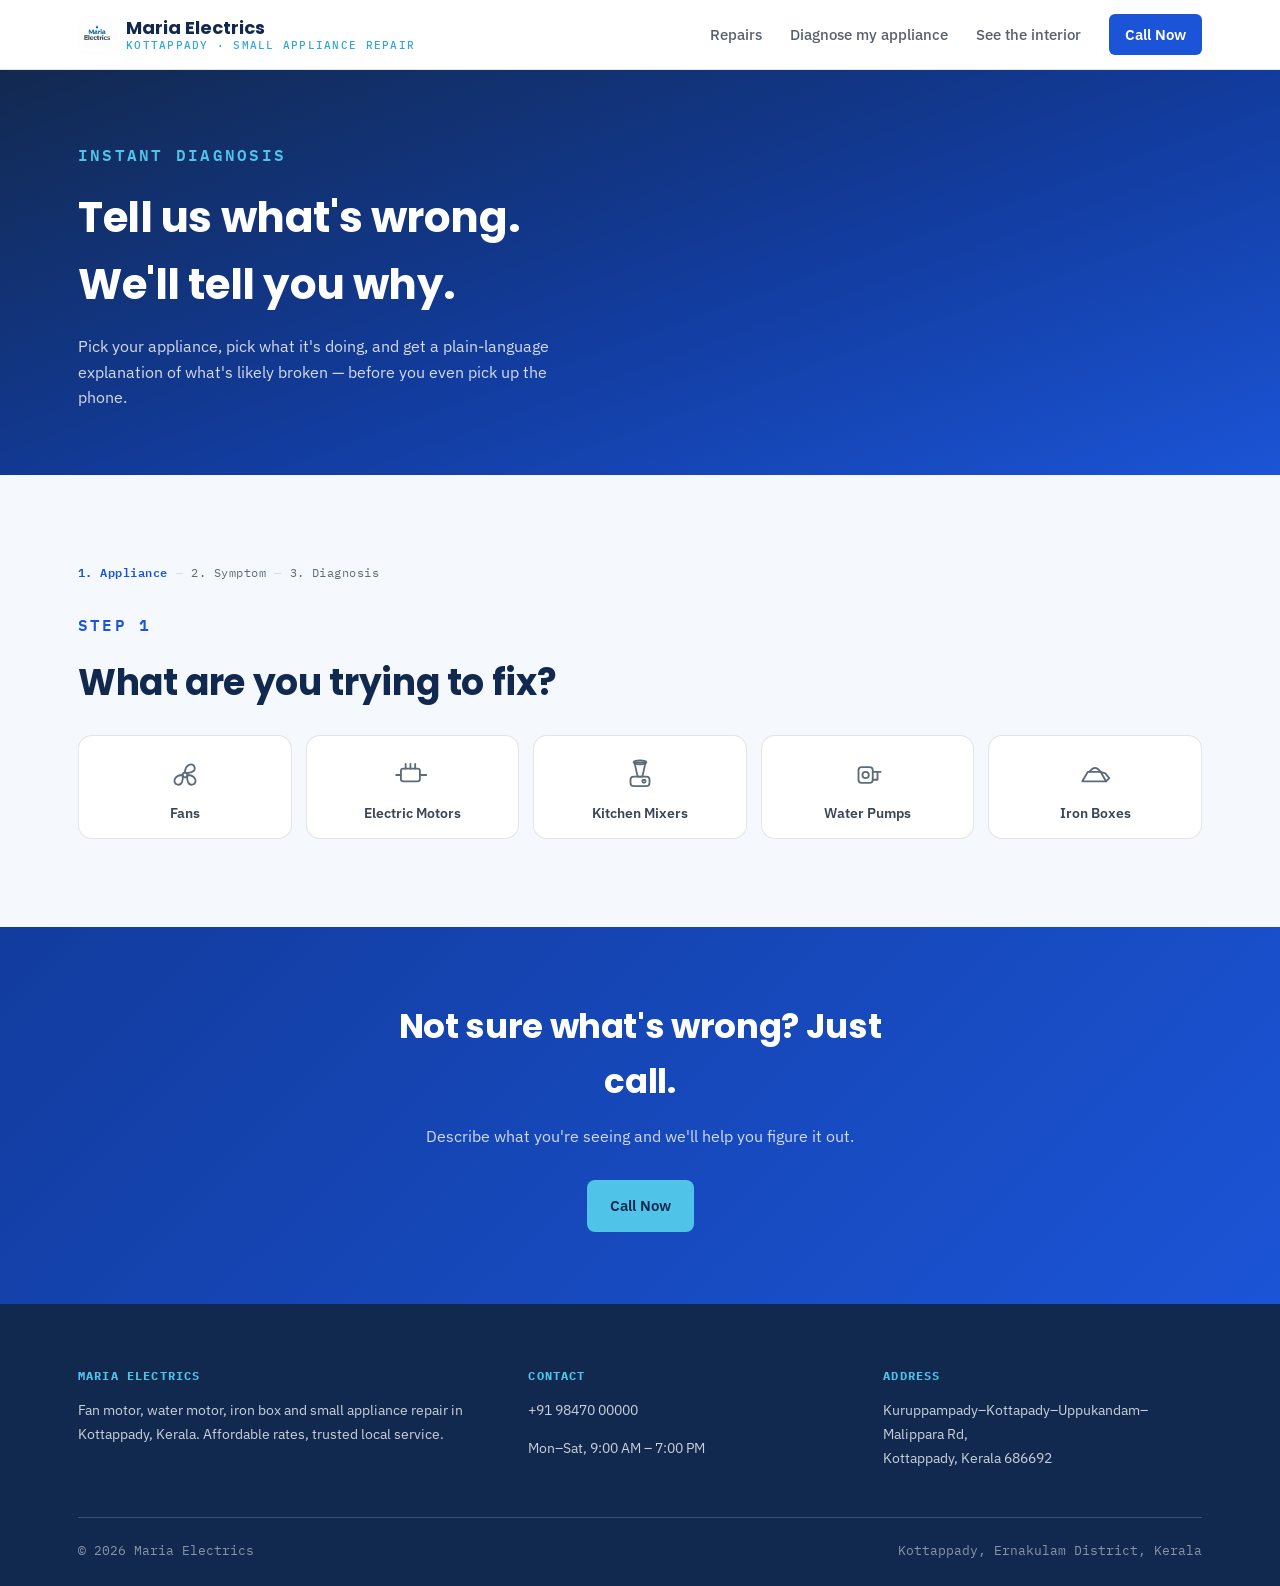
==== diagnose.html @ ad01c58a "Add files via upload" ====
<!DOCTYPE html>
<html lang="en">
<head>
<meta charset="UTF-8">
<meta name="viewport" content="width=device-width, initial-scale=1.0">
<title>Smart Appliance Diagnosis — Fan, Mixer, Iron Box &amp; More | Maria Electrics</title>
<meta name="description" content="Tell us the symptom — fan humming but not spinning, iron staying cold, mixer smoking — and get an instant plain-language diagnosis plus a one-tap repair booking. Maria Electrics, Kottappady.">
<link rel="icon" type="image/png" href="maria-electrics-logo.png">
<link rel="preconnect" href="https://fonts.googleapis.com">
<link rel="preconnect" href="https://fonts.gstatic.com" crossorigin>
<link href="https://fonts.googleapis.com/css2?family=Poppins:wght@500;600;700;800&family=IBM+Plex+Sans:wght@400;500;600&family=IBM+Plex+Mono:wght@500;600&display=swap" rel="stylesheet">
<link rel="stylesheet" href="styles.css">
</head>
<body>

<header>
  <div class="nav">
    <a href="index.html" class="brand">
      <span class="brand-mark"><img src="maria-electrics-logo.png" alt="Maria Electrics logo"></span>
      <span class="brand-text">Maria Electrics<span>Kottappady · Small Appliance Repair</span></span>
    </a>
    <nav class="links">
      <a href="index.html#services">Repairs</a>
      <a href="diagnose.html">Diagnose my appliance</a>
      <a href="inside-the-repair.html">See the interior</a>
      <a href="tel:+919847000000" class="nav-cta">Call Now</a>
    </nav>
  </div>
</header>

<main>

  <!-- PAGE HERO -->
  <section class="page-hero">
    <div class="wrap">
      <p class="eyebrow">Instant diagnosis</p>
      <h1>Tell us what's wrong. We'll tell you why.</h1>
      <p>Pick your appliance, pick what it's doing, and get a plain-language explanation of what's likely broken — before you even pick up the phone.</p>
    </div>
  </section>

  <!-- DIAGNOSTIC TOOL -->
  <section class="diag-section">
    <div class="wrap">

      <div class="diag-breadcrumb" id="breadcrumb">
        <span id="bc-1" class="done">1. Appliance</span>
        <span class="dash">—</span>
        <span id="bc-2">2. Symptom</span>
        <span class="dash">—</span>
        <span id="bc-3">3. Diagnosis</span>
      </div>

      <div class="section-head" style="margin-bottom:24px;">
        <p class="eyebrow">Step 1</p>
        <h2>What are you trying to fix?</h2>
      </div>

      <div class="appliance-grid" id="applianceGrid"></div>

      <div class="symptom-panel" id="symptomPanel" style="display:none;">
        <div class="section-head" style="margin-bottom:20px;">
          <p class="eyebrow">Step 2</p>
          <h2 id="symptomHeading">What's it doing?</h2>
        </div>
        <div class="symptom-list" id="symptomList"></div>
      </div>

      <div class="diagnosis-card" id="diagnosisCard" style="display:none;">
        <p class="eyebrow" style="color:var(--blue);">Step 3 — likely cause</p>
        <h3 id="diagTitle"></h3>
        <p class="cause" id="diagCause"></p>

        <div class="danger-banner" id="dangerBanner" style="display:none;">
          <span>⚠️</span>
          <div>
            <strong>This needs attention now</strong>
            <span id="dangerText"></span>
          </div>
        </div>

        <div class="cta-row diag-cta-row">
          <a class="btn btn-primary" id="bookBtn" href="tel:+919847000000">Book a Repair Now</a>
        </div>
      </div>

      <button class="diag-reset" id="resetBtn" style="display:none;">↺ Start over with a different appliance</button>

    </div>
  </section>

  <!-- CTA BANNER -->
  <section class="cta-banner">
    <div class="wrap">
      <h2>Not sure what's wrong? Just call.</h2>
      <p>Describe what you're seeing and we'll help you figure it out.</p>
      <div class="cta-row">
        <a class="btn btn-primary" href="tel:+919847000000">Call Now</a>
      </div>
    </div>
  </section>

</main>

<footer>
  <div class="wrap">
    <div class="foot-grid">
      <div>
        <h4>Maria Electrics</h4>
        <p>Fan motor, water motor, iron box and small appliance repair in Kottappady, Kerala. Affordable rates, trusted local service.</p>
      </div>
      <div>
        <h4>Contact</h4>
        <p><a href="tel:+919847000000">+91 98470 00000</a></p>
        <p>Mon–Sat, 9:00 AM – 7:00 PM</p>
      </div>
      <div>
        <h4>Address</h4>
        <p>Kuruppampady–Kottapady–Uppukandam–Malippara Rd,<br>Kottappady, Kerala 686692</p>
      </div>
    </div>
    <div class="foot-bottom">
      <span>© <span id="year"></span> Maria Electrics</span>
      <span>Kottappady, Ernakulam District, Kerala</span>
    </div>
  </div>
</footer>

<script>
  document.getElementById('year').textContent = new Date().getFullYear();

  var ICONS = {
    fan: '<svg viewBox="0 0 48 48" fill="none" stroke-width="2.3" stroke-linecap="round" stroke-linejoin="round"><circle cx="24" cy="24" r="3"/><path d="M24 21 C 24 10, 34 8, 36 14 C 38 20, 30 22, 24 21 Z"/><path d="M27 24 C 38 24, 40 34, 34 36 C 28 38, 26 30, 27 24 Z"/><path d="M21 24 C 10 24, 8 34, 14 36 C 20 38, 22 30, 21 24 Z"/></svg>',
    motor: '<svg viewBox="0 0 48 48" fill="none" stroke-width="2.3" stroke-linecap="round" stroke-linejoin="round"><rect x="10" y="16" width="24" height="16" rx="3"/><line x1="4" y1="24" x2="10" y2="24"/><line x1="34" y1="24" x2="42" y2="24"/><line x1="16" y1="16" x2="16" y2="10"/><line x1="22" y1="16" x2="22" y2="10"/><line x1="28" y1="16" x2="28" y2="10"/></svg>',
    mixer: '<svg viewBox="0 0 48 48" fill="none" stroke-width="2.3" stroke-linecap="round" stroke-linejoin="round"><path d="M17 8 H31 L27 26 H21 Z"/><ellipse cx="24" cy="8" rx="8" ry="2.4"/><rect x="12" y="26" width="24" height="12" rx="4"/><circle cx="29" cy="32" r="2"/></svg>',
    pump: '<svg viewBox="0 0 48 48" fill="none" stroke-width="2.3" stroke-linecap="round" stroke-linejoin="round"><rect x="12" y="14" width="18" height="20" rx="4"/><path d="M30 20 H40 M36 20 V30 H30"/><circle cx="21" cy="24" r="4"/></svg>',
    iron: '<svg viewBox="0 0 48 48" fill="none" stroke-width="2.3" stroke-linecap="round" stroke-linejoin="round"><path d="M8 32 H38 L31 20 H15 Z"/><path d="M38 32 L42 28 L37 22 L31 20"/><path d="M17 20 Q24 10 31 20"/></svg>'
  };

  var DATA = {
    fan: { label:"Fans", symptoms:[
      { q:"Fan is humming but won't spin", cause:"That hum usually means the motor is trying to start but can't. Most often it's a weak or dead capacitor, or a bearing that's seized up with dust and old grease.", danger:false },
      { q:"Fan spins slowly or wobbles badly", cause:"Worn-out bearings are the usual cause, sometimes combined with a bent blade throwing the whole assembly off balance.", danger:false },
      { q:"Fan smells hot or you see light smoke", cause:"The coil winding's insulation is likely breaking down from running too hot for too long.", danger:true, dangerNote:"Switch it off at the wall now — a heated winding is a fire risk." },
      { q:"Fan doesn't turn on at all", cause:"Could be a blown internal fuse, a broken wire inside the base, or a capacitor that's given up completely.", danger:false }
    ]},
    motor: { label:"Electric Motors", symptoms:[
      { q:"Motor hums but the shaft won't turn", cause:"A classic sign of a failing capacitor or a seized bearing — the motor is energised but physically can't get moving.", danger:false },
      { q:"Motor trips the fuse or MCB when switched on", cause:"Usually a short inside the winding, or the rotor is locked and pulling far more current than it should.", danger:true, dangerNote:"Don't keep resetting the switch — repeated tripping can damage your household wiring too." },
      { q:"Motor runs but overheats quickly", cause:"Often bearing friction or a developing winding fault making the motor work harder than it's designed to.", danger:false },
      { q:"Motor makes a grinding or screeching noise", cause:"Worn-out bearings are by far the most common cause of this noise.", danger:false }
    ]},
    mixer: { label:"Kitchen Mixers", symptoms:[
      { q:"Jar spins but doesn't grind properly", cause:"The blades have likely gone blunt, or the coupler gear linking the jar to the motor shaft is stripped.", danger:false },
      { q:"Motor runs but the jar doesn't turn", cause:"Almost always a worn or stripped coupler between the motor shaft and the jar base.", danger:false },
      { q:"Mixer is smoking or smells burnt", cause:"The motor's coil winding is overheating — usually from overloading the jar, or an electrical short developing inside.", danger:true, dangerNote:"Unplug it immediately and don't run it again until it's checked." },
      { q:"Mixer won't switch on at all", cause:"Could be a faulty switch, a damaged cord, or a blown internal fuse.", danger:false }
    ]},
    pump: { label:"Water Pumps", symptoms:[
      { q:"Pump hums but no water comes out", cause:"Often an airlock in the line, a seized impeller, or a capacitor too weak to get the motor started.", danger:false },
      { q:"Pump trips the main switch", cause:"Usually a short inside the winding, often caused by water having worked its way into the motor housing.", danger:true, dangerNote:"Keep it switched off until it's inspected — risk of electric shock." },
      { q:"Pump is noisy or vibrates heavily", cause:"Worn bearings or a damaged impeller are the usual culprits here.", danger:false },
      { q:"Pump runs but the flow is weak", cause:"Could be a partly blocked impeller, or a worn seal that's losing pressure.", danger:false }
    ]},
    iron: { label:"Iron Boxes", symptoms:[
      { q:"Iron stays cold even though the light is on", cause:"A classic sign of a blown thermal fuse or a broken heating element — power is reaching the iron, but not the heating coil.", danger:false },
      { q:"Iron overheats and won't regulate temperature", cause:"The thermostat has likely failed, so it's no longer cutting power once the set temperature is reached.", danger:true, dangerNote:"An iron that won't stop heating is a burn and fire risk — stop using it." },
      { q:"Iron trips the switch when plugged in", cause:"Usually a short inside the heating element or damaged internal wiring.", danger:false },
      { q:"Iron sparks at the plug or cord", cause:"Damaged cord insulation or a loose connection inside the plug is the most likely cause.", danger:true, dangerNote:"Stop using it immediately — this is a shock and fire hazard." }
    ]}
  };

  var applianceGrid = document.getElementById('applianceGrid');
  var symptomPanel = document.getElementById('symptomPanel');
  var symptomList = document.getElementById('symptomList');
  var symptomHeading = document.getElementById('symptomHeading');
  var diagnosisCard = document.getElementById('diagnosisCard');
  var diagTitle = document.getElementById('diagTitle');
  var diagCause = document.getElementById('diagCause');
  var dangerBanner = document.getElementById('dangerBanner');
  var dangerText = document.getElementById('dangerText');
  var resetBtn = document.getElementById('resetBtn');
  var bc2 = document.getElementById('bc-2');
  var bc3 = document.getElementById('bc-3');

  var state = { appliance:null, symptom:null };
  var PHONE = "+919847000000";

  Object.keys(DATA).forEach(function(key){
    var btn = document.createElement('button');
    btn.className = 'appliance-btn';
    btn.type = 'button';
    btn.innerHTML = ICONS[key] + '<span>' + DATA[key].label + '</span>';
    btn.addEventListener('click', function(){ selectAppliance(key); });
    btn.dataset.key = key;
    applianceGrid.appendChild(btn);
  });

  function selectAppliance(key){
    state.appliance = key;
    state.symptom = null;
    Array.from(applianceGrid.children).forEach(function(b){
      b.classList.toggle('active', b.dataset.key === key);
    });
    symptomHeading.textContent = "What's your " + DATA[key].label.toLowerCase().replace(/s$/, '') + " doing?";
    symptomList.innerHTML = '';
    DATA[key].symptoms.forEach(function(s, i){
      var sb = document.createElement('button');
      sb.className = 'symptom-btn';
      sb.type = 'button';
      sb.innerHTML = '<span>' + s.q + '</span><span class="arrow">→</span>';
      sb.addEventListener('click', function(){ selectSymptom(i, sb); });
      symptomList.appendChild(sb);
    });
    symptomPanel.style.display = '';
    diagnosisCard.style.display = 'none';
    resetBtn.style.display = '';
    bc2.className = 'done';
    bc3.className = '';
    symptomPanel.scrollIntoView({behavior:'smooth', block:'start'});
  }

  function selectSymptom(index, el){
    state.symptom = index;
    Array.from(symptomList.children).forEach(function(b){ b.classList.remove('active'); });
    el.classList.add('active');

    var s = DATA[state.appliance].symptoms[index];
    diagTitle.textContent = s.q;
    diagCause.textContent = s.cause;

    if (s.danger){
      dangerBanner.style.display = 'flex';
      dangerText.textContent = s.dangerNote || "Please stop using the appliance until it's checked.";
    } else {
      dangerBanner.style.display = 'none';
    }

    diagnosisCard.style.display = '';
    bc3.className = 'done';
    diagnosisCard.scrollIntoView({behavior:'smooth', block:'start'});
  }

  resetBtn.addEventListener('click', function(){
    state = { appliance:null, symptom:null };
    Array.from(applianceGrid.children).forEach(function(b){ b.classList.remove('active'); });
    symptomPanel.style.display = 'none';
    diagnosisCard.style.display = 'none';
    resetBtn.style.display = 'none';
    bc2.className = ''; bc3.className = '';
    document.getElementById('applianceGrid').scrollIntoView({behavior:'smooth', block:'start'});
  });
</script>

</body>
</html>
---- styles.css ----
:root{
    /* palette drawn from the Maria Electrics logo */
    --paper:#F5F8FC;
    --paper-dim:#E9EFF7;
    --ink:#3A4655;
    --ink-soft:#5C6B7A;
    --blue:#1B54D6;
    --blue-deep:#123C9E;
    --blue-ink:#12294F;
    --cyan:#4FC3E8;
    --cyan-deep:#2FA9D4;
    --cream:#FFFFFF;
    --line: rgba(58,70,85,0.14);
    --line-on-blue: rgba(255,255,255,0.18);
    --radius-tag: 4px 16px 4px 16px;
    --shadow-tag: 0 10px 24px rgba(18,41,79,0.14), 0 2px 6px rgba(18,41,79,0.08);
  }

  *{box-sizing:border-box;}
  html{scroll-behavior:smooth;}
  @media (prefers-reduced-motion: reduce){
    html{scroll-behavior:auto;}
    *{animation-duration:0.001ms !important; animation-iteration-count:1 !important; transition-duration:0.001ms !important;}
  }

  body{
    margin:0;
    background:var(--paper);
    color:var(--ink);
    font-family:'IBM Plex Sans', sans-serif;
    font-size:16px;
    line-height:1.6;
    -webkit-font-smoothing:antialiased;
  }

  h1,h2,h3{
    font-family:'Poppins', sans-serif;
    margin:0;
    color:var(--blue-ink);
    letter-spacing:-0.01em;
  }

  a{color:inherit;}
  img{max-width:100%; display:block;}

  .wrap{
    max-width:1180px;
    margin:0 auto;
    padding:0 28px;
  }

  .mono{
    font-family:'IBM Plex Mono', monospace;
    letter-spacing:0.04em;
  }

  .eyebrow{
    font-family:'IBM Plex Mono', monospace;
    text-transform:uppercase;
    font-size:12.5px;
    letter-spacing:0.14em;
    font-weight:600;
  }

  :focus-visible{
    outline:2.5px solid var(--cyan);
    outline-offset:3px;
  }

  /* ---------- NAV ---------- */
  header{
    position:sticky;
    top:0;
    z-index:50;
    background:var(--cream);
    border-bottom:1px solid var(--line);
  }
  .nav{
    display:flex;
    align-items:center;
    justify-content:space-between;
    padding:14px 28px;
    max-width:1180px;
    margin:0 auto;
  }
  .brand{
    display:flex;
    align-items:center;
    gap:10px;
    color:var(--blue-ink);
    text-decoration:none;
  }
  .brand-mark{
    width:38px; height:38px;
    border-radius:9px;
    flex-shrink:0;
    overflow:hidden;
    background:#fff;
    display:flex;align-items:center;justify-content:center;
  }
  .brand-mark img{width:100%; height:100%; object-fit:contain;}
  .brand-text{
    font-family:'Poppins', sans-serif;
    font-weight:700;
    font-size:18px;
    line-height:1.1;
  }
  .brand-text span{
    display:block;
    font-family:'IBM Plex Mono', monospace;
    font-weight:500;
    font-size:10.5px;
    letter-spacing:0.12em;
    color:var(--cyan-deep);
    text-transform:uppercase;
    margin-top:2px;
  }
  nav.links{
    display:flex;
    gap:28px;
    align-items:center;
  }
  nav.links a{
    text-decoration:none;
    color:var(--ink);
    font-size:14.5px;
    font-weight:500;
    opacity:0.85;
    transition:opacity 0.15s ease;
  }
  nav.links a:hover{opacity:1;}
  .nav-cta{
    background:var(--blue);
    color:#fff !important;
    padding:9px 16px;
    border-radius:6px;
    font-weight:600 !important;
    opacity:1 !important;
  }
  .nav-cta:hover{background:var(--blue-deep);}
  @media (max-width:760px){
    nav.links a:not(.nav-cta){display:none;}
  }

  /* ---------- HERO ---------- */
  .hero{
    background: linear-gradient(160deg, var(--blue-ink) 0%, var(--blue-deep) 55%, var(--blue) 100%);
    color:#fff;
    position:relative;
    overflow:hidden;
    padding:76px 0 96px;
  }
  .hero::before{
    content:"";
    position:absolute;
    inset:0;
    background-image:
      linear-gradient(var(--line-on-blue) 1px, transparent 1px),
      linear-gradient(90deg, var(--line-on-blue) 1px, transparent 1px);
    background-size:56px 56px;
    opacity:0.3;
    mask-image:radial-gradient(ellipse 80% 60% at 30% 20%, black, transparent 75%);
  }
  .hero-grid{
    position:relative;
    display:grid;
    grid-template-columns:1.1fr 0.9fr;
    gap:40px;
    align-items:center;
  }
  @media (max-width:900px){
    .hero-grid{grid-template-columns:1fr; text-align:left;}
    .hero-tag-wrap{margin-top:44px; justify-content:flex-start;}
  }
  .hero .eyebrow{color:var(--cyan);}
  .hero h1{
    font-size:clamp(32px, 4.8vw, 50px);
    line-height:1.1;
    margin:18px 0 22px;
    max-width:14ch;
    color:#fff;
  }
  .hero p.lede{
    font-size:17.5px;
    color:rgba(255,255,255,0.82);
    max-width:48ch;
    margin-bottom:32px;
  }
  .cta-row{
    display:flex;
    gap:14px;
    flex-wrap:wrap;
  }
  .btn{
    display:inline-flex;
    align-items:center;
    gap:8px;
    padding:13px 22px;
    border-radius:8px;
    font-weight:600;
    font-size:15px;
    text-decoration:none;
    border:1.5px solid transparent;
    transition:transform 0.15s ease, background 0.15s ease;
  }
  .btn:hover{transform:translateY(-1px);}
  .btn-primary{
    background:var(--cyan);
    color:var(--blue-ink);
  }
  .btn-primary:hover{background:#7ad4ee;}
  .btn-ghost{
    background:transparent;
    color:#fff;
    border-color:var(--line-on-blue);
  }
  .btn-ghost:hover{background:rgba(255,255,255,0.08);}

  /* hanging repair tag — signature element */
  .hero-tag-wrap{
    display:flex;
    justify-content:center;
    position:relative;
  }
  .hook{
    width:2px;
    height:64px;
    background:var(--line-on-blue);
    margin:0 auto;
  }
  .tag{
    position:relative;
    background:#fff;
    color:var(--ink);
    width:250px;
    border-radius:14px;
    box-shadow:var(--shadow-tag);
    padding:22px 20px 20px;
    transform-origin:top center;
    animation:sway 5.5s ease-in-out infinite;
  }
  @keyframes sway{
    0%,100%{transform:rotate(-2.5deg);}
    50%{transform:rotate(2.5deg);}
  }
  .tag-hole{
    position:absolute;
    top:-9px; left:50%;
    transform:translateX(-50%);
    width:16px; height:16px;
    border-radius:50%;
    background:var(--paper);
    border:3px solid var(--cyan-deep);
  }
  .tag-eyebrow{
    font-family:'IBM Plex Mono', monospace;
    font-size:11px;
    letter-spacing:0.1em;
    text-transform:uppercase;
    color:var(--blue);
    font-weight:600;
    border-bottom:1px dashed var(--line);
    padding-bottom:10px;
    margin-bottom:12px;
    display:flex;
    justify-content:space-between;
  }
  .tag-item{font-family:'Poppins',sans-serif; font-weight:700; font-size:19px; margin-bottom:4px; color:var(--blue-ink);}
  .tag-row{
    display:flex;
    justify-content:space-between;
    font-size:12.5px;
    color:var(--ink-soft);
    margin-top:10px;
    font-family:'IBM Plex Mono', monospace;
  }
  .tag-status{
    display:inline-block;
    margin-top:14px;
    background:#1E8A5A;
    color:#fff;
    font-size:11px;
    font-weight:600;
    letter-spacing:0.06em;
    padding:5px 10px;
    border-radius:5px;
    text-transform:uppercase;
    font-family:'IBM Plex Mono', monospace;
  }

  /* ---------- TRUST STRIP ---------- */
  .trust{
    background:var(--blue-ink);
    color:#fff;
    padding:16px 0;
    border-bottom:1px solid var(--line-on-blue);
  }
  .trust .wrap{
    display:flex;
    flex-wrap:wrap;
    gap:14px 40px;
    justify-content:center;
    font-family:'IBM Plex Mono', monospace;
    font-size:12.5px;
    letter-spacing:0.03em;
    color:rgba(255,255,255,0.78);
    text-align:center;
  }
  .trust strong{color:var(--cyan); font-weight:600;}

  /* ---------- SECTIONS GENERAL ---------- */
  section{padding:88px 0;}
  .section-head{
    max-width:640px;
    margin-bottom:48px;
  }
  .section-head .eyebrow{color:var(--blue);}
  .section-head h2{
    font-size:clamp(26px,3.4vw,36px);
    margin-top:12px;
  }
  .section-head p{
    color:var(--ink-soft);
    margin-top:12px;
    font-size:16px;
    max-width:56ch;
  }

  /* ---------- SERVICES (tag grid) ---------- */
  .services{background:var(--paper);}
  .service-grid{
    display:grid;
    grid-template-columns:repeat(3, 1fr);
    gap:22px 20px;
  }
  @media (max-width:900px){.service-grid{grid-template-columns:repeat(2,1fr);}}
  @media (max-width:560px){.service-grid{grid-template-columns:1fr;}}

  .svc{
    background:#fff;
    border-radius:14px;
    padding:24px 20px 20px;
    position:relative;
    box-shadow:0 4px 14px rgba(18,41,79,0.06);
    border:1px solid var(--line);
  }
  .svc-hole{
    position:absolute;
    top:14px; right:16px;
    width:11px;height:11px;
    border-radius:50%;
    border:2.5px solid var(--cyan);
    background:var(--paper);
  }
  .svc h3{
    font-size:18px;
    padding-right:20px;
  }
  .svc p{
    color:var(--ink-soft);
    font-size:14px;
    margin:8px 0 0;
  }
  .svc-no{
    font-family:'IBM Plex Mono', monospace;
    font-size:11.5px;
    color:var(--blue);
    letter-spacing:0.08em;
  }

  /* ---------- PROCESS ---------- */
  .process{background:var(--blue-ink); color:#fff;}
  .process .section-head .eyebrow{color:var(--cyan);}
  .process .section-head p{color:rgba(255,255,255,0.75);}
  .steps{
    display:grid;
    grid-template-columns:repeat(4,1fr);
    gap:0;
    border-top:1px solid var(--line-on-blue);
  }
  @media (max-width:900px){.steps{grid-template-columns:1fr 1fr;}}
  @media (max-width:560px){.steps{grid-template-columns:1fr;}}
  .step{
    padding:26px 22px 26px 0;
    border-right:1px solid var(--line-on-blue);
  }
  .steps .step:last-child{border-right:none;}
  .step-no{
    font-family:'IBM Plex Mono', monospace;
    color:var(--cyan);
    font-size:13px;
    font-weight:600;
  }
  .step h3{
    font-size:18px;
    margin:10px 0 8px;
    color:#fff;
  }
  .step p{
    color:rgba(255,255,255,0.72);
    font-size:14px;
    margin:0;
  }

  /* ---------- WHY US ---------- */
  .why{background:var(--paper);}
  .why-grid{
    display:grid;
    grid-template-columns:1fr 1fr;
    gap:36px 56px;
  }
  @media (max-width:760px){.why-grid{grid-template-columns:1fr;}}
  .why-item{
    display:flex;
    gap:16px;
    padding-bottom:22px;
    border-bottom:1px solid var(--line);
  }
  .why-mark{
    flex-shrink:0;
    width:38px; height:38px;
    border-radius:10px;
    background:var(--blue);
    color:var(--cyan);
    display:flex;align-items:center;justify-content:center;
    font-family:'IBM Plex Mono', monospace;
    font-weight:600;
    font-size:13px;
  }
  .why-item h3{font-size:16.5px; margin-bottom:6px;}
  .why-item p{font-size:14.5px; color:var(--ink-soft); margin:0;}

  /* ---------- SERVICE AREA ---------- */
  .area{background:#fff; border-top:1px solid var(--line); border-bottom:1px solid var(--line);}
  .area-grid{
    display:grid;
    grid-template-columns:1fr 1fr;
    gap:48px;
    align-items:start;
  }
  @media (max-width:820px){.area-grid{grid-template-columns:1fr;}}
  .area h2{font-size:clamp(24px,3vw,32px);}
  .villages{
    list-style:none;
    padding:0;
    margin:20px 0 0;
    display:flex;
    flex-wrap:wrap;
    gap:10px;
  }
  .villages li{
    font-family:'IBM Plex Mono', monospace;
    font-size:12.5px;
    letter-spacing:0.03em;
    border:1px solid var(--cyan);
    color:var(--blue);
    padding:6px 12px;
    border-radius:999px;
  }
  .addr-card{
    background:var(--paper);
    border:1px solid var(--line);
    border-radius:12px;
    padding:24px;
  }
  .addr-card .eyebrow{color:var(--blue);}
  .addr-card address{
    font-style:normal;
    margin:12px 0 18px;
    font-size:15px;
    line-height:1.55;
  }
  .addr-card .btn-primary{background:var(--blue); color:#fff;}
  .addr-card .btn-primary:hover{background:var(--blue-deep);}

  /* ---------- CTA BANNER ---------- */
  .cta-banner{
    background: linear-gradient(135deg, var(--blue-deep), var(--blue));
    color:#fff;
    text-align:center;
    padding:72px 0;
  }
  .cta-banner h2{
    font-size:clamp(24px,3.6vw,34px);
    max-width:22ch;
    margin:0 auto 14px;
    color:#fff;
  }
  .cta-banner p{
    color:rgba(255,255,255,0.8);
    margin-bottom:30px;
  }
  .cta-banner .cta-row{justify-content:center;}

  /* ---------- PAGE HEADER (interior page) ---------- */
  .page-hero{
    background: linear-gradient(160deg, var(--blue-ink) 0%, var(--blue-deep) 55%, var(--blue) 100%);
    color:#fff;
    padding:56px 0 48px;
  }
  .page-hero .eyebrow{color:var(--cyan);}
  .page-hero h1{
    color:#fff;
    font-size:clamp(28px,4vw,42px);
    margin:14px 0 12px;
    max-width:18ch;
  }
  .page-hero p{
    color:rgba(255,255,255,0.82);
    max-width:52ch;
    font-size:16px;
  }
  .page-hero .hint{
    display:inline-flex;
    align-items:center;
    gap:8px;
    margin-top:20px;
    font-family:'IBM Plex Mono', monospace;
    font-size:12.5px;
    letter-spacing:0.04em;
    color:var(--cyan);
    border:1px solid rgba(79,195,232,0.4);
    padding:8px 14px;
    border-radius:999px;
  }

  /* ---------- SVG helper fills ---------- */
  .sv-blue{fill:var(--blue);}
  .sv-blue-ink{fill:var(--blue-ink);}
  .sv-cyan{fill:var(--cyan);}
  .sv-ink{fill:var(--ink);}
  .sv-ink-soft{fill:var(--ink-soft);}
  .sv-paper{fill:var(--paper);}
  .sv-paper-dim{fill:var(--paper-dim);}
  .sv-white{fill:#fff;}
  .sv-copper{fill:#C9822E;}
  .sv-stroke-ink{stroke:var(--ink); fill:none;}
  .sv-stroke-soft{stroke:var(--ink-soft); fill:none;}

  /* ---------- EXPLODED PARTS DIAGRAMS ---------- */
  .exploded-section{background:var(--paper);}
  .exploded-grid{
    display:grid;
    grid-template-columns:repeat(3, 1fr);
    gap:26px;
  }
  @media (max-width:980px){.exploded-grid{grid-template-columns:repeat(2,1fr);}}
  @media (max-width:620px){.exploded-grid{grid-template-columns:1fr;}}
  .exploded-card{
    background:#fff;
    border:1px solid var(--line);
    border-radius:16px;
    overflow:hidden;
    box-shadow:0 4px 14px rgba(18,41,79,0.06);
    display:flex;
    flex-direction:column;
  }
  .exploder{
    position:relative;
    background: radial-gradient(ellipse 90% 70% at 50% 30%, #ffffff 0%, var(--paper-dim) 100%);
    aspect-ratio:5/7;
    overflow:hidden;
    cursor:pointer;
  }
  .exploder svg{
    position:absolute;
    inset:0;
    width:100%;
    height:100%;
    display:block;
    overflow:visible;
  }
  .exploder .part{
    transition:transform 0.6s cubic-bezier(.22,.85,.28,1);
  }
  .exploder:not(:hover):not(.exploded) .part{
    transform:translateY(var(--cy,0px));
  }
  .exploder .part-label-group{
    opacity:0;
    transition:opacity 0.3s ease 0.05s;
  }
  .exploder:hover .part-label-group,
  .exploder.exploded .part-label-group{
    opacity:1;
  }
  .exploder-hint{
    position:absolute;
    left:50%; bottom:16px;
    transform:translateX(-50%);
    display:inline-flex;
    align-items:center;
    gap:6px;
    background:rgba(18,41,79,0.85);
    color:#fff;
    font-family:'IBM Plex Mono', monospace;
    font-size:10.5px;
    letter-spacing:0.05em;
    padding:6px 12px;
    border-radius:999px;
    white-space:nowrap;
    opacity:1;
    transition:opacity 0.25s ease;
    pointer-events:none;
  }
  .exploder:hover .exploder-hint,
  .exploder.exploded .exploder-hint{opacity:0;}
  .exploder-title{
    position:absolute;
    top:14px; left:14px;
    z-index:5;
    font-family:'IBM Plex Mono', monospace;
    font-size:10.5px;
    letter-spacing:0.06em;
    text-transform:uppercase;
    color:var(--blue);
    background:rgba(255,255,255,0.9);
    padding:5px 10px;
    border-radius:999px;
    pointer-events:none;
  }
  .exploded-caption{padding:20px 20px 22px;}
  .exploded-caption .svc-no{display:block; margin-bottom:4px;}
  .exploded-caption h2{font-size:19px; margin-bottom:6px;}
  .exploded-caption p{font-size:13.5px; color:var(--ink-soft); margin:0;}

  /* ---------- DIAGNOSTIC TOOL ---------- */
  .diag-section{background:var(--paper);}
  .diag-breadcrumb{
    display:flex;
    gap:8px;
    align-items:center;
    flex-wrap:wrap;
    font-family:'IBM Plex Mono', monospace;
    font-size:12px;
    letter-spacing:0.04em;
    color:var(--ink-soft);
    margin-bottom:30px;
  }
  .diag-breadcrumb .dash{color:var(--line);}
  .diag-breadcrumb .done{color:var(--blue); font-weight:600;}

  .appliance-grid{
    display:grid;
    grid-template-columns:repeat(5, 1fr);
    gap:14px;
  }
  @media (max-width:860px){.appliance-grid{grid-template-columns:repeat(3,1fr);}}
  @media (max-width:520px){.appliance-grid{grid-template-columns:repeat(2,1fr);}}

  .appliance-btn{
    background:#fff;
    border:1.5px solid var(--line);
    border-radius:14px;
    padding:20px 10px 16px;
    display:flex;
    flex-direction:column;
    align-items:center;
    gap:10px;
    cursor:pointer;
    color:var(--ink-soft);
    font-family:'IBM Plex Sans', sans-serif;
    transition: border-color 0.15s ease, box-shadow 0.15s ease, color 0.15s ease;
  }
  .appliance-btn svg{width:38px; height:38px; stroke:currentColor;}
  .appliance-btn span{font-weight:600; font-size:13.5px; color:var(--ink); text-align:center;}
  .appliance-btn:hover{border-color:var(--cyan);}
  .appliance-btn.active{
    border-color:var(--blue);
    color:var(--blue);
    box-shadow:0 0 0 3px rgba(27,84,214,0.12);
  }

  .symptom-panel{margin-top:40px;}
  .symptom-list{display:flex; flex-direction:column; gap:10px;}
  .symptom-btn{
    text-align:left;
    background:#fff;
    border:1.5px solid var(--line);
    border-radius:10px;
    padding:14px 16px;
    cursor:pointer;
    font-size:14.5px;
    color:var(--ink);
    font-family:'IBM Plex Sans', sans-serif;
    display:flex;
    justify-content:space-between;
    align-items:center;
    gap:12px;
    transition:border-color 0.15s ease;
  }
  .symptom-btn:hover{border-color:var(--cyan);}
  .symptom-btn.active{border-color:var(--blue); background:var(--paper-dim);}
  .symptom-btn .arrow{color:var(--blue); font-weight:700; flex-shrink:0;}

  .diagnosis-card{
    margin-top:40px;
    background:#fff;
    border:1.5px solid var(--line);
    border-radius:16px;
    padding:30px 28px;
    box-shadow:0 4px 14px rgba(18,41,79,0.06);
  }
  .diagnosis-card h3{font-size:21px; margin:10px 0 10px;}
  .diagnosis-card p.cause{color:var(--ink-soft); font-size:15px; margin-bottom:22px; max-width:62ch;}

  .danger-banner{
    display:flex;
    gap:10px;
    align-items:flex-start;
    background:#FDECEC;
    border:1px solid #F3B9B9;
    color:#9A2A2A;
    padding:14px 16px;
    border-radius:10px;
    font-size:13.5px;
    margin-bottom:22px;
  }
  .danger-banner strong{display:block; margin-bottom:2px;}

  .book-form{
    display:grid;
    grid-template-columns:1fr 1fr;
    gap:12px;
    margin-bottom:18px;
    max-width:560px;
  }
  @media (max-width:560px){.book-form{grid-template-columns:1fr;}}
  .book-form input{
    padding:11px 13px;
    border:1.5px solid var(--line);
    border-radius:8px;
    font-family:'IBM Plex Sans', sans-serif;
    font-size:14px;
    color:var(--ink);
    background:var(--paper);
  }
  .book-form input:focus{outline:none; border-color:var(--blue);}
  .diag-reset{
    background:none;
    border:none;
    color:var(--ink-soft);
    text-decoration:underline;
    font-size:13px;
    cursor:pointer;
    font-family:'IBM Plex Sans', sans-serif;
    padding:0;
    margin-top:28px;
  }
  .diag-reset:hover{color:var(--ink);}

  /* ---------- FOOTER ---------- */
  footer{
    background:var(--blue-ink);
    color:rgba(255,255,255,0.82);
    padding:48px 0 26px;
    font-size:14px;
  }
  .foot-grid{
    display:grid;
    grid-template-columns:1.3fr 1fr 1fr;
    gap:36px;
    padding-bottom:32px;
    border-bottom:1px solid var(--line-on-blue);
  }
  @media (max-width:700px){.foot-grid{grid-template-columns:1fr; gap:28px;}}
  footer h4{
    font-family:'IBM Plex Mono', monospace;
    text-transform:uppercase;
    font-size:11.5px;
    letter-spacing:0.1em;
    color:var(--cyan);
    margin-bottom:12px;
  }
  footer p, footer a{
    color:rgba(255,255,255,0.78);
    text-decoration:none;
    line-height:1.7;
  }
  footer a:hover{color:#fff;}
  .foot-bottom{
    display:flex;
    justify-content:space-between;
    flex-wrap:wrap;
    gap:10px;
    padding-top:22px;
    font-size:12.5px;
    color:rgba(255,255,255,0.5);
    font-family:'IBM Plex Mono', monospace;
  }
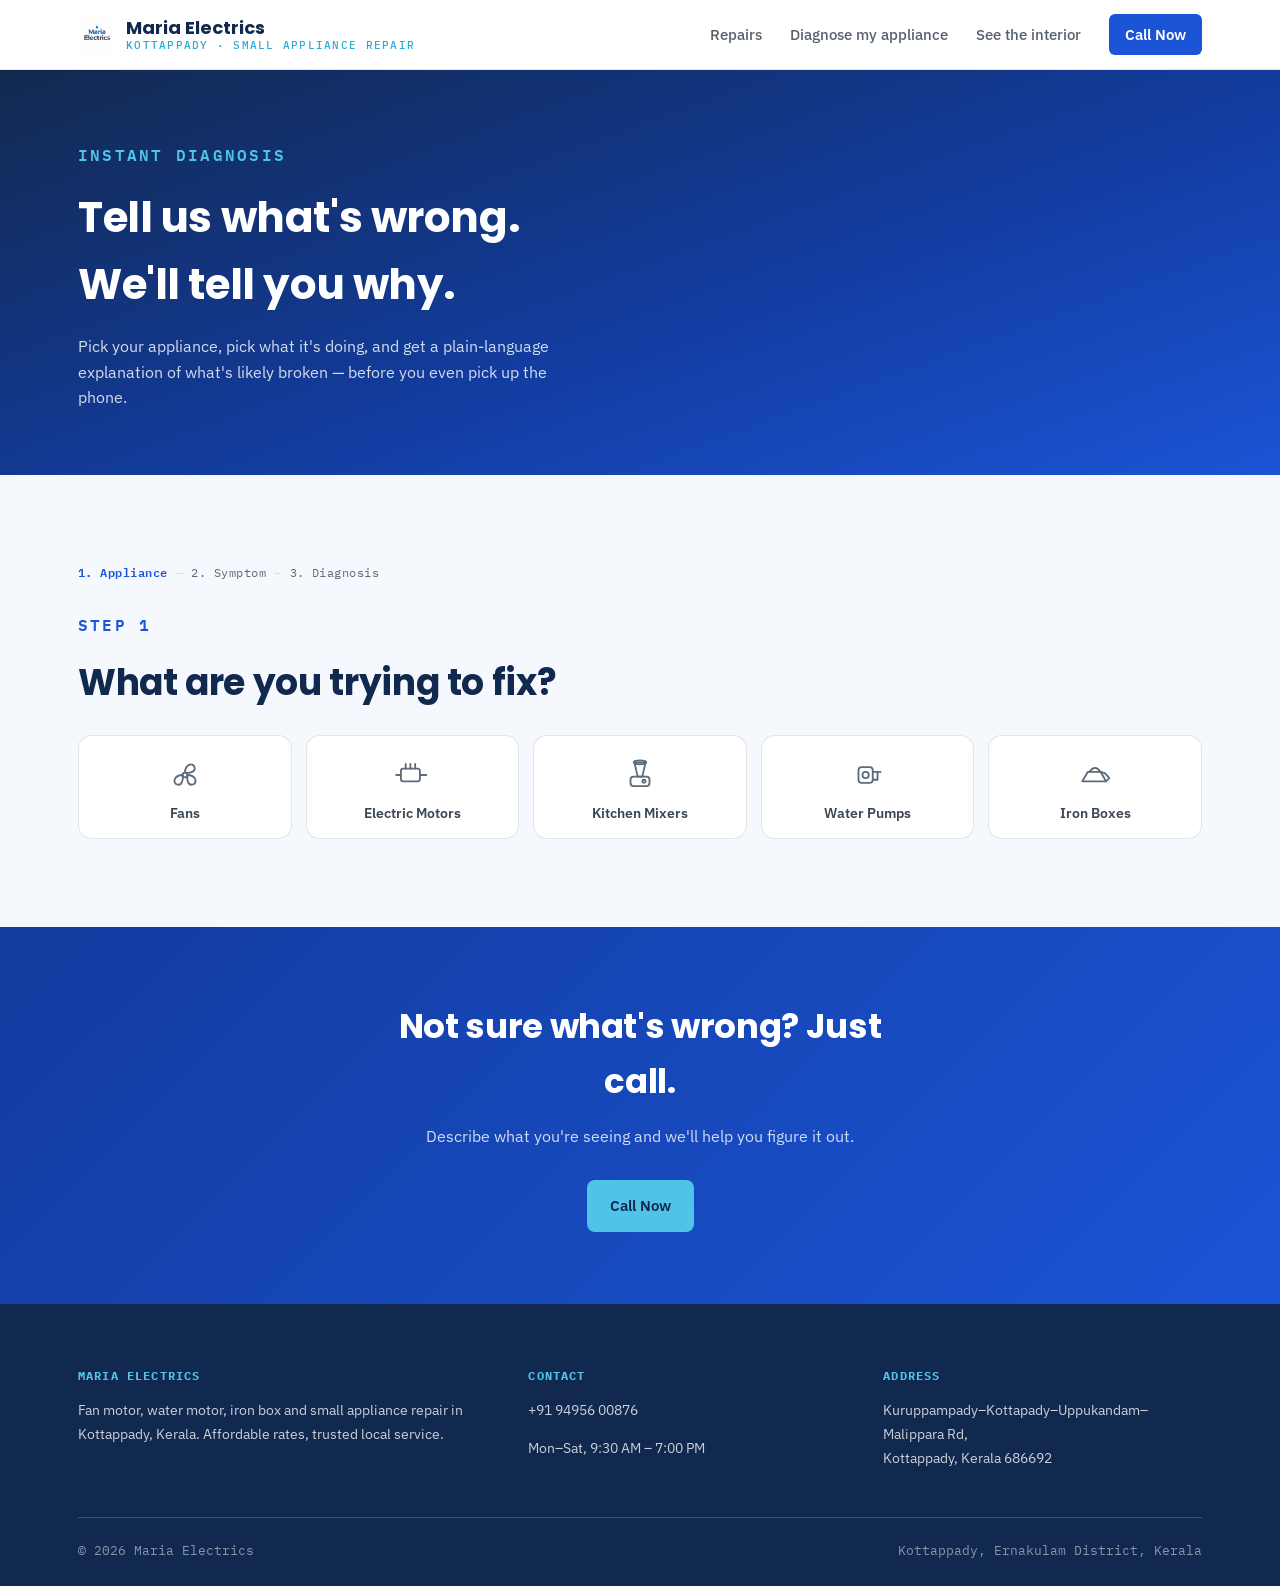
==== commit b161fd6e: "Update diagnose.html" ====
--- a/diagnose.html
+++ b/diagnose.html
@@ -23,7 +23,7 @@
       <a href="index.html#services">Repairs</a>
       <a href="diagnose.html">Diagnose my appliance</a>
       <a href="inside-the-repair.html">See the interior</a>
-      <a href="tel:+919847000000" class="nav-cta">Call Now</a>
+      <a href="tel:+919495600876" class="nav-cta">Call Now</a>
     </nav>
   </div>
 </header>
@@ -80,7 +80,7 @@
         </div>
 
         <div class="cta-row diag-cta-row">
-          <a class="btn btn-primary" id="bookBtn" href="tel:+919847000000">Book a Repair Now</a>
+          <a class="btn btn-primary" id="bookBtn" href="tel:+919495600876">Book a Repair Now</a>
         </div>
       </div>
 
@@ -95,7 +95,7 @@
       <h2>Not sure what's wrong? Just call.</h2>
       <p>Describe what you're seeing and we'll help you figure it out.</p>
       <div class="cta-row">
-        <a class="btn btn-primary" href="tel:+919847000000">Call Now</a>
+        <a class="btn btn-primary" href="tel:+919495600876">Call Now</a>
       </div>
     </div>
   </section>
@@ -111,8 +111,8 @@
       </div>
       <div>
         <h4>Contact</h4>
-        <p><a href="tel:+919847000000">+91 98470 00000</a></p>
-        <p>Mon–Sat, 9:00 AM – 7:00 PM</p>
+        <p><a href="tel:+919495600876">+91 94956 00876</a></p>
+        <p>Mon–Sat, 9:30 AM – 7:00 PM</p>
       </div>
       <div>
         <h4>Address</h4>
@@ -184,7 +184,7 @@
   var bc3 = document.getElementById('bc-3');
 
   var state = { appliance:null, symptom:null };
-  var PHONE = "+919847000000";
+  var PHONE = "+919495600876";
 
   Object.keys(DATA).forEach(function(key){
     var btn = document.createElement('button');
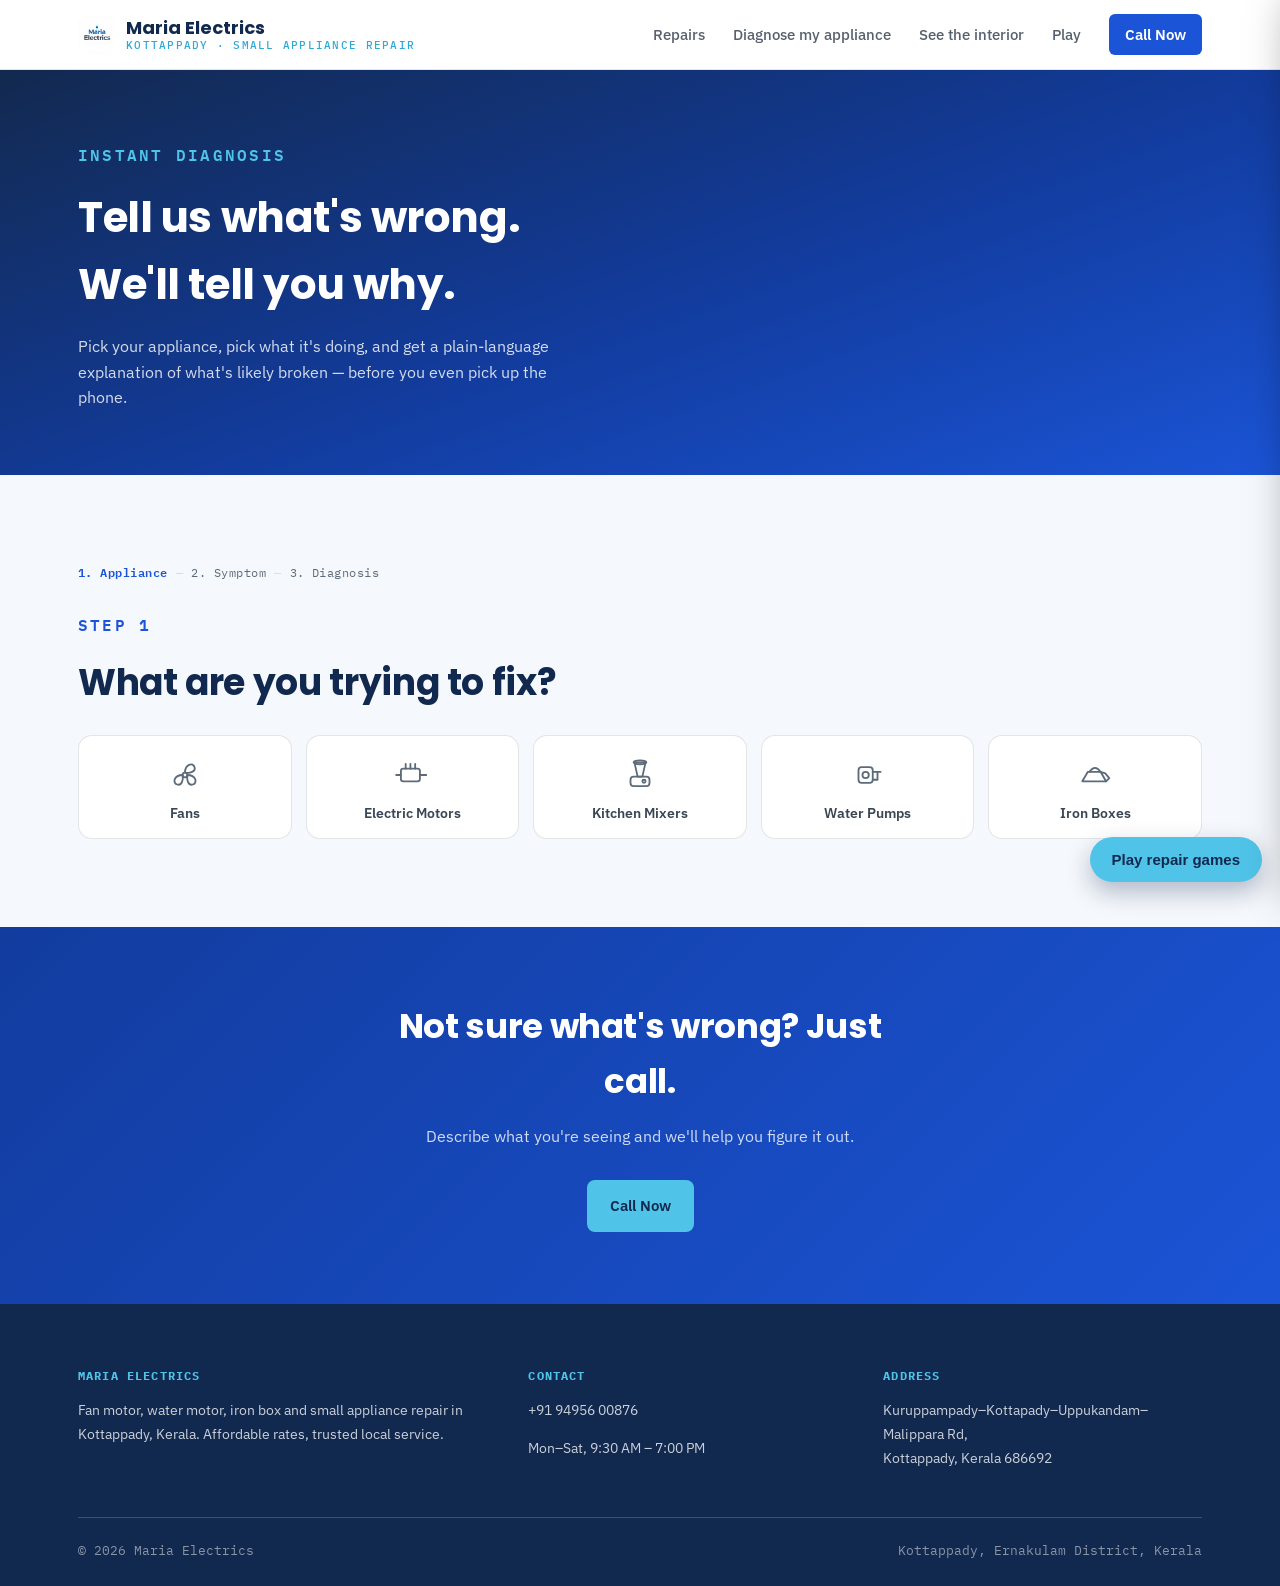
==== commit 71213adb: "added games page" ====
--- a/diagnose.html
+++ b/diagnose.html
@@ -10,6 +10,7 @@
 <link rel="preconnect" href="https://fonts.gstatic.com" crossorigin>
 <link href="https://fonts.googleapis.com/css2?family=Poppins:wght@500;600;700;800&family=IBM+Plex+Sans:wght@400;500;600&family=IBM+Plex+Mono:wght@500;600&display=swap" rel="stylesheet">
 <link rel="stylesheet" href="styles.css">
+<link rel="stylesheet" href="extras.css">
 </head>
 <body>
 
@@ -23,6 +24,7 @@
       <a href="index.html#services">Repairs</a>
       <a href="diagnose.html">Diagnose my appliance</a>
       <a href="inside-the-repair.html">See the interior</a>
+      <a href="games.html">Play</a>
       <a href="tel:+919495600876" class="nav-cta">Call Now</a>
     </nav>
   </div>
@@ -252,5 +254,6 @@
   });
 </script>
 
+<script src="extras.js"></script>
 </body>
-</html>
+</html>
--- a/extras.css
+++ b/extras.css
@@ -0,0 +1,39 @@
+/* Maria Electrics: floating repair games + mobile side menu */
+.fab{position:fixed;right:max(18px,env(safe-area-inset-right));bottom:max(18px,env(safe-area-inset-bottom));z-index:60;background:var(--cyan);color:var(--blue-ink);border:0;border-radius:999px;padding:14px 22px;font:600 15px 'Poppins',sans-serif;box-shadow:0 10px 24px rgba(18,41,79,.3);cursor:pointer}
+.fab:hover{background:#7ad4ee}
+.scrim{position:fixed;inset:0;background:rgba(18,41,79,.55);opacity:0;pointer-events:none;transition:opacity .25s;z-index:90}
+.scrim.on{opacity:1;pointer-events:auto}
+.dock{position:fixed;top:0;right:0;height:100dvh;width:min(440px,100vw);background:var(--blue-ink);color:#fff;z-index:100;display:flex;flex-direction:column;transform:translateX(105%);transition:transform .3s ease;padding-top:env(safe-area-inset-top);padding-bottom:env(safe-area-inset-bottom);box-shadow:-12px 0 40px rgba(0,0,0,.35)}
+.dock.open{transform:none}
+.d-top{display:flex;align-items:center;gap:6px;padding:12px 14px;border-bottom:1px solid var(--line-on-blue)}
+.d-top button{font:600 13px 'IBM Plex Sans',sans-serif;color:#fff;background:transparent;border:1px solid var(--line-on-blue);border-radius:6px;padding:8px 10px;cursor:pointer}
+.d-top button.on{background:var(--cyan);color:var(--blue-ink);border-color:var(--cyan)}
+.d-top .x{margin-left:auto;font-size:18px;line-height:1;padding:7px 11px}
+.stage{flex:1;min-height:0;padding:8px 10px}
+#cv{width:100%;height:100%;object-fit:contain;touch-action:none;display:block;border-radius:12px}
+.d-info{padding:8px 16px 4px;min-height:58px}
+#msg{font:600 15px 'Poppins',sans-serif}
+#sub{font:500 12.5px 'IBM Plex Mono',monospace;color:var(--cyan);margin-top:2px}
+#tools{display:none;gap:8px;padding:4px 12px 8px}
+#tools.on{display:flex}
+#tools button{flex:1;font:600 12.5px 'IBM Plex Sans',sans-serif;padding:11px 4px;border-radius:8px;border:1.5px solid var(--line-on-blue);background:transparent;color:#fff;cursor:pointer}
+#tools button.on{background:var(--cyan);color:var(--blue-ink);border-color:var(--cyan)}
+.d-call{display:block;text-align:center;padding:12px;border-top:1px solid var(--line-on-blue);font-size:13.5px;color:rgba(255,255,255,.8);text-decoration:none}
+.d-call strong{color:var(--cyan)}
+/* ---- mobile side menu ---- */
+.menu-btn{display:none;width:44px;height:44px;border:1px solid var(--line);border-radius:8px;background:#fff;cursor:pointer;flex-direction:column;align-items:center;justify-content:center;gap:5px;padding:0}
+.menu-btn span{display:block;width:20px;height:2px;background:var(--blue-ink);transition:transform .2s,opacity .2s}
+body.menu-open .menu-btn span:nth-child(1){transform:translateY(7px) rotate(45deg)}
+body.menu-open .menu-btn span:nth-child(2){opacity:0}
+body.menu-open .menu-btn span:nth-child(3){transform:translateY(-7px) rotate(-45deg)}
+.menu-scrim{position:fixed;inset:0;background:rgba(18,41,79,.5);opacity:0;pointer-events:none;transition:opacity .25s;z-index:45}
+@media(max-width:760px){
+.menu-btn{display:flex;position:relative;z-index:2}
+header nav.links{position:fixed;top:0;right:0;height:100dvh;width:min(300px,82vw);background:#fff;flex-direction:column;align-items:stretch;gap:4px;padding:84px 20px 24px;box-shadow:-12px 0 40px rgba(18,41,79,.25);transform:translateX(105%);transition:transform .28s ease,visibility .28s;z-index:1;visibility:hidden}
+body.menu-open header nav.links{transform:none;visibility:visible}
+header nav.links a:not(.nav-cta){display:block;padding:14px 12px;border-radius:8px;font-size:16px;opacity:1}
+header nav.links a:not(.nav-cta):hover{background:var(--paper)}
+header nav.links .nav-cta{text-align:center;margin-top:12px;padding:14px 16px}
+body.menu-open .menu-scrim{opacity:1;pointer-events:auto}
+body.menu-open .fab{display:none}
+}
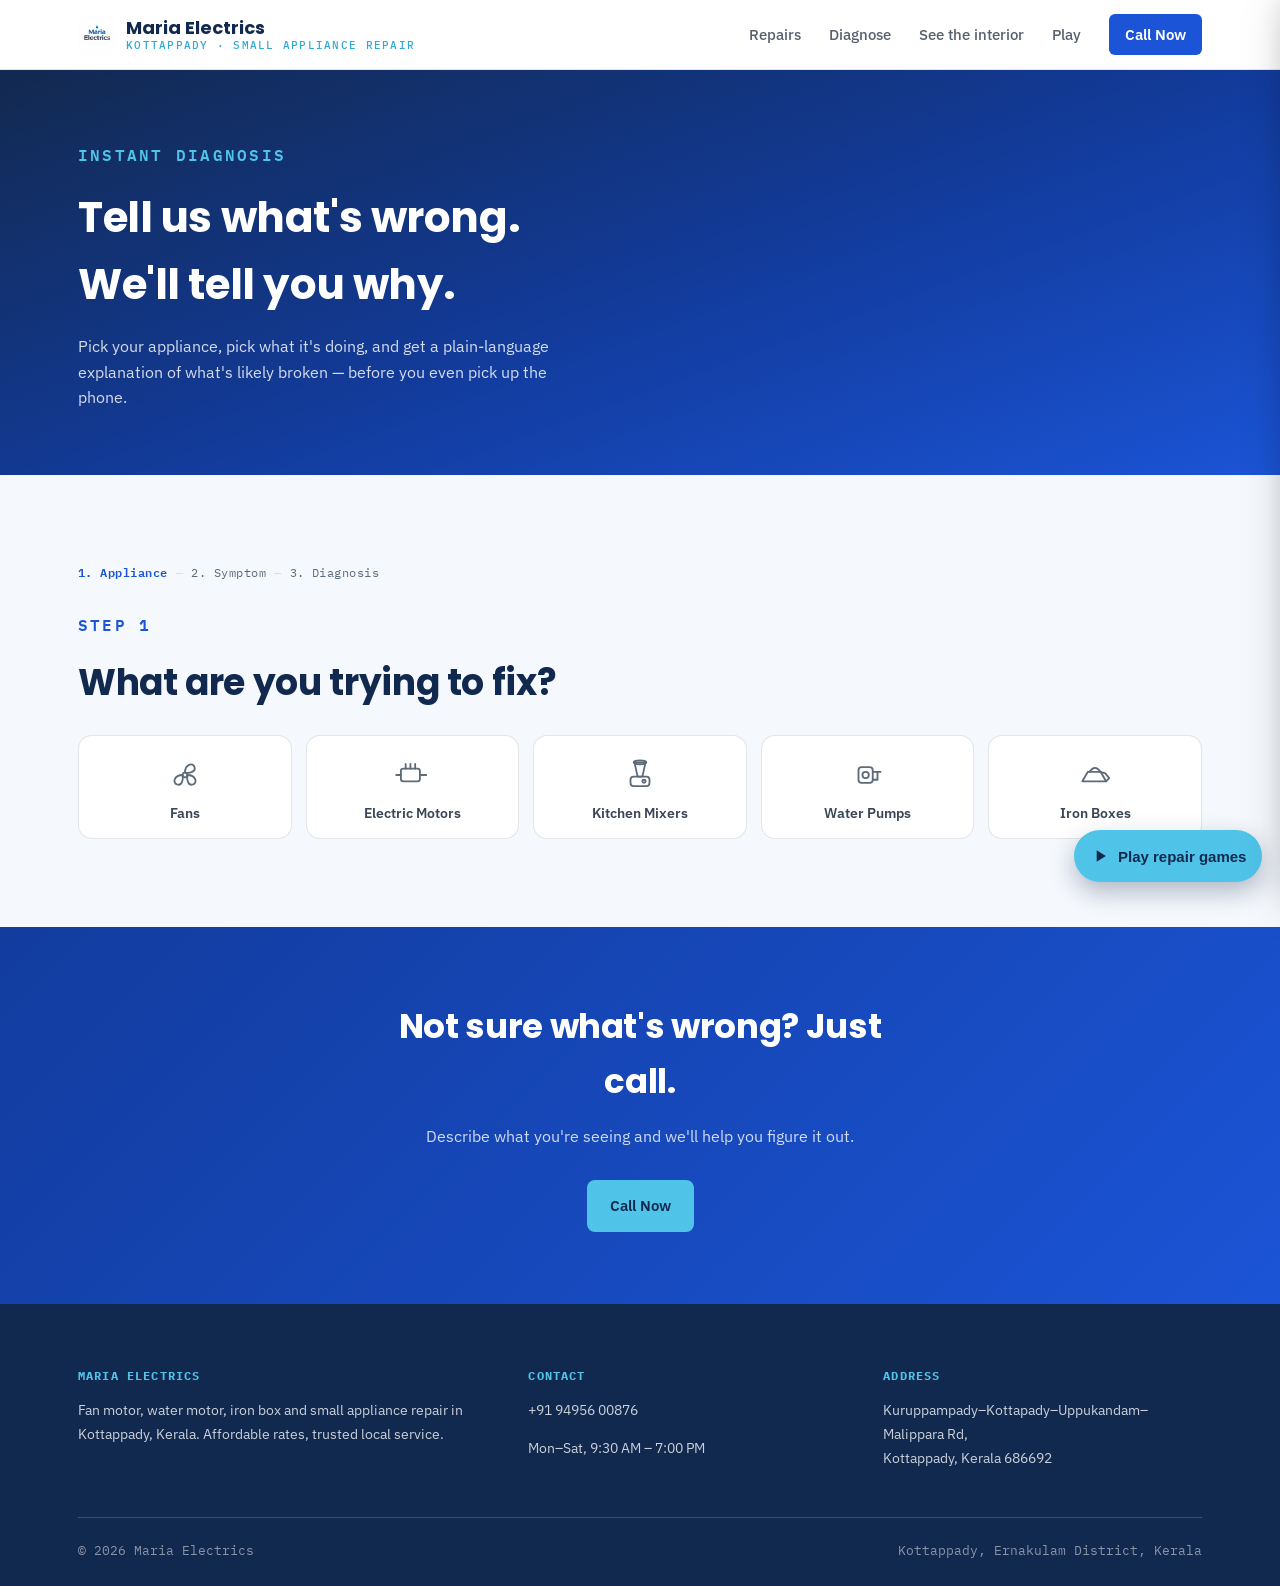
==== commit f6120a82: "Update diagnose.html" ====
--- a/diagnose.html
+++ b/diagnose.html
@@ -22,7 +22,7 @@
     </a>
     <nav class="links">
       <a href="index.html#services">Repairs</a>
-      <a href="diagnose.html">Diagnose my appliance</a>
+      <a href="diagnose.html">Diagnose</a>
       <a href="inside-the-repair.html">See the interior</a>
       <a href="games.html">Play</a>
       <a href="tel:+919495600876" class="nav-cta">Call Now</a>
@@ -256,4 +256,4 @@
 
 <script src="extras.js"></script>
 </body>
-</html>+</html>
--- a/extras.css
+++ b/extras.css
@@ -37,3 +37,8 @@
 body.menu-open .menu-scrim{opacity:1;pointer-events:auto}
 body.menu-open .fab{display:none}
 }
+
+/* ---- play button: icon + label, collapses to a circle on the home page ---- */
+.fab{display:inline-flex;align-items:center;justify-content:center;height:52px;min-width:52px;padding:0 16px;will-change:transform,opacity}
+.fab-ic{flex:none}
+.fab-tx{display:inline-block;overflow:hidden;white-space:nowrap;margin-left:8px}
